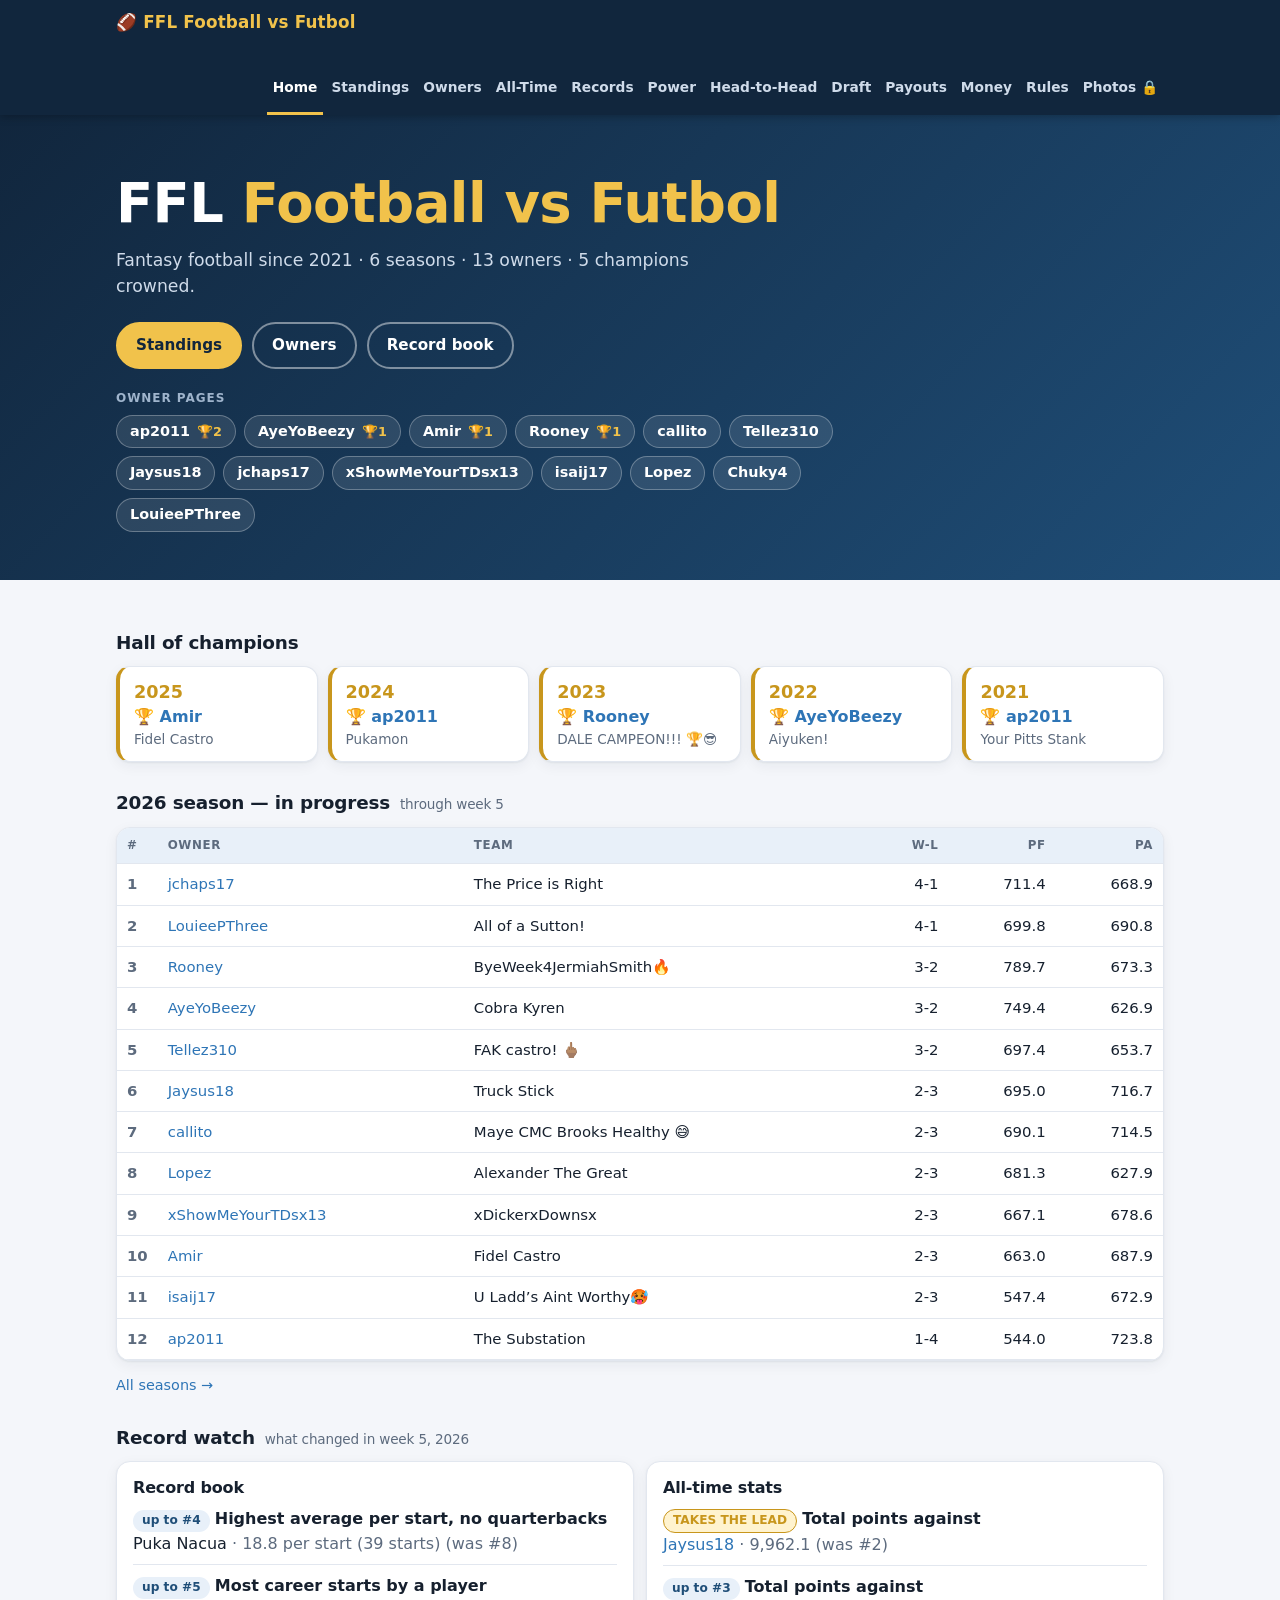
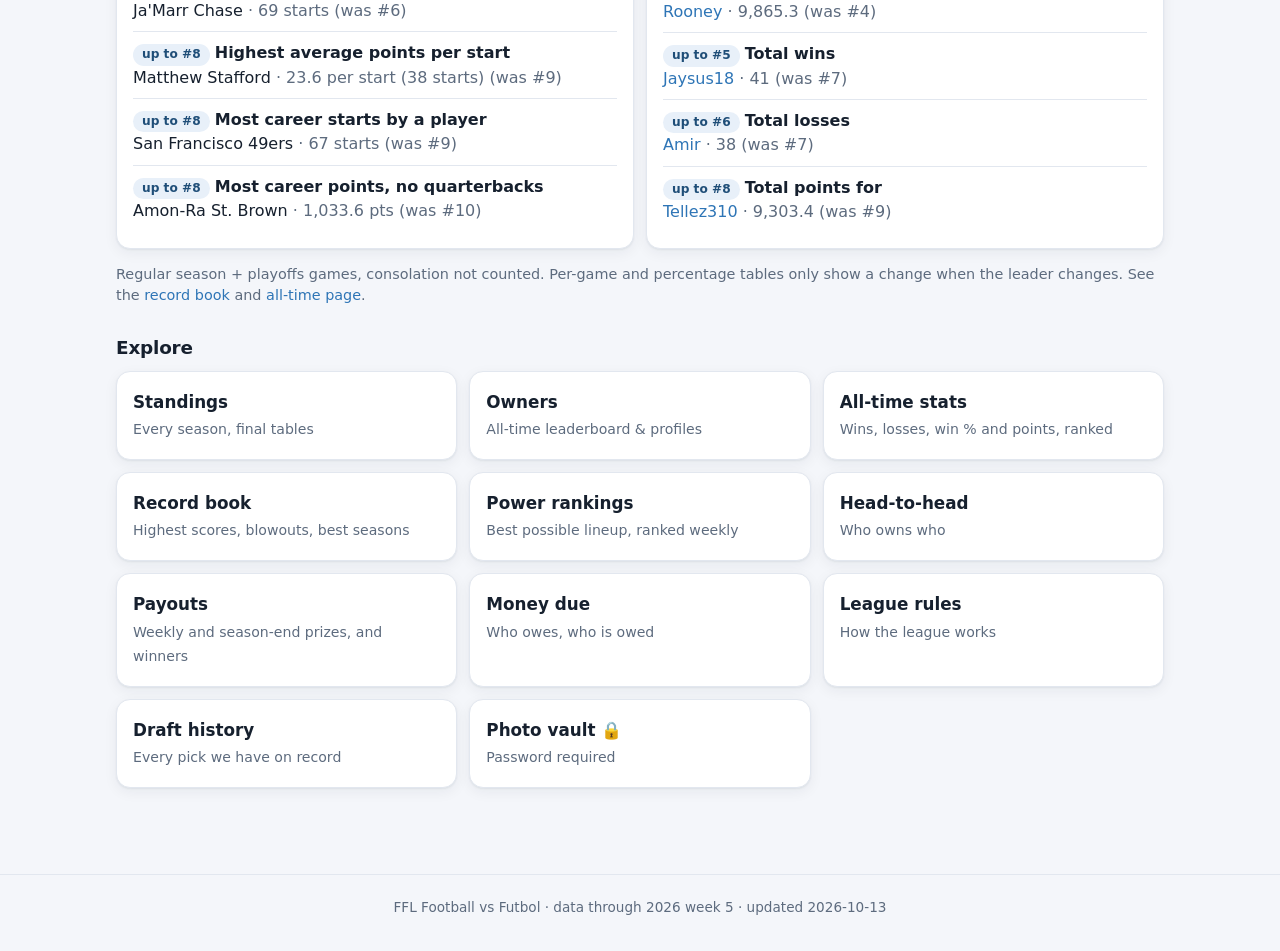
==== index.html @ 1a6c9241 "2026w5v1" ====
<!doctype html>
<html lang="en">
<head>
<meta charset="utf-8">
<meta name="viewport" content="width=device-width, initial-scale=1">
<title>FFL Football vs Futbol</title>
<meta name="description" content="Standings, champions, records and history for the FFL Football vs Futbol fantasy football league.">
<link rel="stylesheet" href="assets/site.css">
</head>
<body>
<section class="hero">
  <div class="wrap">
    <h1 id="h1">FFL <em>Football vs Futbol</em></h1>
    <p id="tag">Fantasy football history, records and bragging rights.</p>
    <div class="cta">
      <a class="btn" href="standings.html">Standings</a>
      <a class="btn ghost" href="owners.html">Owners</a>
      <a class="btn ghost" href="records.html">Record book</a>
    </div>
    <div class="owner-chips" id="ochips" aria-label="Owner pages"></div>
  </div>
</section>
<main>
  <div class="wrap">
    <section id="photos" hidden>
      <h2 class="sec-title">Through the years</h2>
      <div class="strip" id="strip"></div>
    </section>

    <section>
      <h2 class="sec-title">Hall of champions</h2>
      <div class="champs" id="champs"></div>
    </section>

    <section>
      <h2 class="sec-title"><span id="curTitle">This season</span> <small id="curSub"></small></h2>
      <div class="card table-wrap"><table id="cur"></table></div>
      <p class="note"><a href="standings.html">All seasons &rarr;</a></p>
    </section>

    <section id="watch" hidden>
      <h2 class="sec-title">Record watch <small id="watchSub"></small></h2>
      <div class="grid g2">
        <div class="card"><div class="pad"><h3 class="sub-title">Record book</h3><div id="wRec"></div></div></div>
        <div class="card"><div class="pad"><h3 class="sub-title">All-time stats</h3><div id="wAt"></div></div></div>
      </div>
      <p class="note" id="watchNote"></p>
    </section>

    <section>
      <h2 class="sec-title">Explore</h2>
      <div class="grid g3" id="links"></div>
    </section>
  </div>
</main>
<script src="assets/site.js"></script>
<script>
L.boot("index.html", null, async (meta) => {
  const { $, esc, getJSON, rec, ownerLink } = L;
  const [seasons] = await Promise.all([getJSON("data/seasons.json")]);
  const years = meta.currentSeason - meta.firstYear + 1;
  $("#tag").textContent = "Fantasy football since " + meta.firstYear + " · " + years + " seasons · " +
    meta.owners.length + " owners · " + meta.champions.length + " champions crowned.";

  // owner shortcuts in the hero (most titles first)
  $("#ochips").innerHTML = '<span class="lbl">Owner pages</span>' + meta.owners.map((o) =>
    '<a class="chip" href="owner.html?o=' + encodeURIComponent(o.slug) + '">' + esc(o.nick) +
    (o.titles ? ' <span class="t">🏆' + o.titles + "</span>" : "") + "</a>").join("");

  // public photos (optional)
  try {
    const list = await getJSON("images/public/manifest.json");
    if (list.length) {
      $("#strip").innerHTML = list.map((p) =>
        '<figure class="thumb" style="margin:0"><img loading="lazy" src="images/public/' + encodeURI(p.file) + '" alt="' + esc(p.caption || "League photo") + '">' +
        '<figcaption class="cap">' + (p.year ? esc(p.year) + " · " : "") + esc(p.caption || "") + "</figcaption></figure>").join("");
      $("#strip").className = "strip" + (list.length === 1 ? " solo" : list.length <= 3 ? " few" : "");
      $("#photos").hidden = false;
    }
  } catch (e) { /* no public photos yet */ }

  // champions
  $("#champs").innerHTML = meta.champions.slice().reverse().map((c) =>
    '<div class="card champ-card"><div class="y">' + c.year + '</div><div class="n">🏆 ' + ownerLink(c.slug, c.nick) +
    '</div><div class="t" title="' + esc(c.team) + '">' + esc(c.team) + "</div></div>").join("");

  // current season
  const cur = seasons[0];
  $("#curTitle").textContent = cur.year + (cur.inProgress ? " season — in progress" : " final standings");
  $("#curSub").textContent = cur.inProgress ? "through week " + cur.weeksPlayed : "";
  $("#cur").innerHTML = "<thead><tr><th>#</th><th class='l'>Owner</th><th class='l'>Team</th><th>W-L</th><th>PF</th><th>PA</th></tr></thead><tbody>" +
    cur.standings.map((t) => "<tr><td class='rank'>" + t.rank + "</td><td class='l'>" + ownerLink(t.slug, t.nick) + "</td><td class='l'>" + esc(t.team) +
      "</td><td>" + rec(t.w, t.l, t.t) + "</td><td>" + L.num(t.pf) + "</td><td>" + L.num(t.pa) + "</td></tr>").join("") + "</tbody>";
  $("#cur th:nth-child(2)").className = "l";


  // record watch: what the latest week changed in the record book and the all-time tables
  try {
    const A = await getJSON("data/activity.json");
    const multi = A.weeks.length > 1;
    const label = A.weeks.length ? (multi ? "weeks " + A.weeks[0].week + "–" + A.weeks[A.weeks.length - 1].week : "week " + A.weeks[0].week) + ", " + A.weeks[A.weeks.length - 1].year : "";
    $("#watchSub").textContent = "what changed in " + label;
    const who = (e) => e.slug ? ownerLink(e.slug, e.who) : esc(e.who);
    const wk = (e) => multi ? '<span class="muted">Wk ' + e.week + " · </span>" : "";
    const badge = (e) => e.rank === 1 ? '<span class="badge gold">NEW RECORD</span>' : '<span class="badge blue">' + (e.prev ? "up to #" + e.rank : "new at #" + e.rank) + "</span>";
    const rows = (list, fn, empty) => list.length ? '<ul class="feed">' + list.map(fn).join("") + "</ul>" : '<p class="muted" style="margin:0">' + empty + "</p>";
    $("#wRec").innerHTML = rows(A.records, (e) =>
      "<li>" + badge(e) + " <b>" + esc(e.cat) + "</b><br>" + wk(e) + who(e) + ' <span class="muted">· ' + esc(e.detail) + (e.prev ? " (was #" + e.prev + ")" : "") + "</span></li>",
      "No records fell in " + label + ".");
    $("#wAt").innerHTML = rows(A.alltime, (e) =>
      "<li>" + (e.rank === 1 ? '<span class="badge gold">TAKES THE LEAD</span>' : '<span class="badge blue">up to #' + e.rank + "</span>") + " <b>" + esc(e.cat) + "</b><br>" + wk(e) + who(e) +
      ' <span class="muted">· ' + esc(e.value) + " (was #" + e.prev + ")</span></li>",
      "No changes to the all-time tables in " + label + ".");
    $("#watchNote").innerHTML = esc(A.scope) + " games, consolation not counted. Per-game and percentage tables only show a change when the leader changes. See the <a href='records.html'>record book</a> and <a href='alltime.html'>all-time page</a>.";
    $("#watch").hidden = false;
  } catch (e) { /* no activity file yet */ }

  const links = [["standings.html", "Standings", "Every season, final tables"], ["owners.html", "Owners", "All-time leaderboard & profiles"],
    ["alltime.html", "All-time stats", "Wins, losses, win % and points, ranked"],
    ["records.html", "Record book", "Highest scores, blowouts, best seasons"], ["power.html", "Power rankings", "Best possible lineup, ranked weekly"], ["h2h.html", "Head-to-head", "Who owns who"],
    ["payouts.html", "Payouts", "Weekly and season-end prizes, and winners"], ["money.html", "Money due", "Who owes, who is owed"], ["rules.html", "League rules", "How the league works"],
    ["draft.html", "Draft history", "Every pick we have on record"], ["photos.html", "Photo vault 🔒", "Password required"]];
  $("#links").innerHTML = links.map(([h, t, d]) => '<a class="card linkcard" href="' + h + '"><b>' + t + "</b><span>" + d + "</span></a>").join("");
});
</script>
</body>
</html>
---- assets/site.css ----
/* FFL Football vs Futbol site -- shared styles */
:root {
  --bg: #f4f6fa;
  --card: #ffffff;
  --ink: #16202e;
  --muted: #5d6b7e;
  --line: #e2e7ef;
  --accent: #1f4e78;
  --accent-2: #2e75b6;
  --accent-soft: #e8f0f9;
  --gold: #c8961c;
  --gold-soft: #fff3cf;
  --silver-soft: #eceff3;
  --win: #1d7a46;
  --loss: #b3372f;
  --hero-a: #11263d;
  --hero-b: #1f4e78;
  --shadow: 0 1px 2px rgba(16, 32, 56, .06), 0 4px 14px rgba(16, 32, 56, .06);
  --radius: 14px;
}
@media (prefers-color-scheme: dark) {
  :root {
    --bg: #0e141d;
    --card: #17202c;
    --ink: #e8edf5;
    --muted: #9aa8bb;
    --line: #263244;
    --accent: #8fb8e6;
    --accent-2: #6ea6dd;
    --accent-soft: #1d2b3d;
    --gold: #e3b341;
    --gold-soft: #3a2f10;
    --silver-soft: #222d3b;
    --win: #4cc287;
    --loss: #ef7b72;
    --hero-a: #0a1522;
    --hero-b: #17406a;
    --shadow: 0 1px 2px rgba(0, 0, 0, .4), 0 4px 14px rgba(0, 0, 0, .3);
  }
}
* { box-sizing: border-box; }
html { -webkit-text-size-adjust: 100%; }
body {
  margin: 0; background: var(--bg); color: var(--ink);
  font: 16px/1.5 system-ui, -apple-system, "Segoe UI", Roboto, "Helvetica Neue", Arial, "Noto Color Emoji", sans-serif;
}
a { color: var(--accent-2); text-decoration: none; }
a:hover { text-decoration: underline; }
h1, h2, h3 { line-height: 1.2; margin: 0; letter-spacing: -.01em; }
.wrap { max-width: 1080px; margin: 0 auto; padding: 0 16px; }

/* header */
.topbar { background: var(--hero-a); color: #fff; position: sticky; top: 0; z-index: 20; box-shadow: 0 2px 8px rgba(0,0,0,.25); }
.topbar .wrap { display: flex; align-items: center; gap: 18px; min-height: 52px; flex-wrap: wrap; }
.brand { font-weight: 800; letter-spacing: .01em; color: #fff; font-size: 1.05rem; padding: 10px 0; }
.brand:hover { text-decoration: none; }
.brand span { color: #f1c24b; }
.nav { display: flex; gap: 2px; flex-wrap: wrap; margin-left: auto; }
.nav a { color: #cfdbea; padding: 14px 6px; font-size: .86rem; font-weight: 600; border-bottom: 3px solid transparent; }
.nav a:hover { color: #fff; text-decoration: none; }
.nav a.on { color: #fff; border-bottom-color: #f1c24b; }
@media (max-width: 720px) {
  .nav { margin-left: 0; width: 100%; overflow-x: auto; flex-wrap: nowrap; }
  .nav a { padding: 10px 10px; white-space: nowrap; }
}

/* hero */
.hero { background: linear-gradient(135deg, var(--hero-a), var(--hero-b)); color: #fff; padding: 56px 0 48px; }
.hero h1 { font-size: clamp(2.1rem, 6vw, 3.4rem); font-weight: 900; }
.hero h1 em { font-style: normal; color: #f1c24b; }
.hero p { color: #cfdbea; max-width: 620px; margin: 12px 0 22px; font-size: 1.08rem; }
.hero .cta { display: flex; gap: 10px; flex-wrap: wrap; }
.btn { display: inline-block; padding: 10px 18px; border-radius: 999px; font-weight: 700; font-size: .95rem; border: 2px solid #f1c24b; color: #11263d; background: #f1c24b; }
.btn:hover { text-decoration: none; filter: brightness(1.06); }
.btn.ghost { background: transparent; color: #fff; border-color: rgba(255,255,255,.45); }
.owner-chips { display: flex; flex-wrap: wrap; align-items: center; gap: 8px; margin-top: 20px; max-width: 820px; }
.owner-chips .lbl { width: 100%; color: #9fb4cc; font-size: .75rem; font-weight: 700; text-transform: uppercase; letter-spacing: .08em; }
.chip { display: inline-block; padding: 5px 13px; border-radius: 999px; background: rgba(255,255,255,.1); border: 1px solid rgba(255,255,255,.28); color: #fff; font-size: .9rem; font-weight: 600; }
.chip:hover { background: #f1c24b; border-color: #f1c24b; color: #11263d; text-decoration: none; }
.chip .t { color: #f1c24b; font-size: .8rem; margin-left: 2px; }
.chip:hover .t { color: #11263d; }
.page-head { background: linear-gradient(135deg, var(--hero-a), var(--hero-b)); color: #fff; padding: 26px 0 22px; }
.page-head h1 { font-size: clamp(1.6rem, 4.5vw, 2.2rem); font-weight: 800; }
.page-head p { color: #cfdbea; margin: 6px 0 0; }

/* layout */
main { padding: 22px 0 56px; }
section { margin: 0 0 30px; }
.sec-title { font-size: 1.15rem; font-weight: 800; margin: 0 0 12px; display: flex; align-items: baseline; gap: 10px; flex-wrap: wrap; }
.sec-title small { font-weight: 500; color: var(--muted); font-size: .85rem; }
.card { background: var(--card); border: 1px solid var(--line); border-radius: var(--radius); box-shadow: var(--shadow); }
.pad { padding: 16px; }
.grid { display: grid; gap: 12px; }
.g2 { grid-template-columns: repeat(2, 1fr); }
.g3 { grid-template-columns: repeat(3, 1fr); }
.g4 { grid-template-columns: repeat(4, 1fr); }
.g6 { grid-template-columns: repeat(6, 1fr); }
@media (max-width: 860px) { .g6 { grid-template-columns: repeat(3, 1fr); } .g4 { grid-template-columns: repeat(2, 1fr); } .g3 { grid-template-columns: repeat(2, 1fr); } }
@media (max-width: 560px) { .g2, .g3 { grid-template-columns: 1fr; } .g6 { grid-template-columns: repeat(2, 1fr); } }
.note { color: var(--muted); font-size: .9rem; }
.warn { background: var(--gold-soft); border: 1px solid var(--gold); color: var(--ink); padding: 10px 14px; border-radius: 10px; font-size: .92rem; margin-bottom: 12px; }
.error { background: #fdecea; border: 1px solid #e5a29b; color: #7a1d16; padding: 14px; border-radius: 10px; }
@media (prefers-color-scheme: dark) { .error { background: #3a1613; color: #f5c6c2; border-color: #7a2a24; } }

/* tiles */
.tile { padding: 14px; text-align: center; }
.tile b { display: block; font-size: 1.55rem; font-weight: 800; line-height: 1.1; }
.tile span { color: var(--muted); font-size: .8rem; text-transform: uppercase; letter-spacing: .05em; font-weight: 600; }
.tile.gold b { color: var(--gold); }

/* tables */
.table-wrap { overflow-x: auto; border-radius: var(--radius); }
table { width: 100%; border-collapse: collapse; font-size: .93rem; background: var(--card); }
.card table { background: transparent; }
th, td { padding: 9px 10px; text-align: right; border-bottom: 1px solid var(--line); white-space: nowrap; }
th:first-child, td:first-child { text-align: left; }
th { font-size: .74rem; text-transform: uppercase; letter-spacing: .05em; color: var(--muted); background: var(--accent-soft); font-weight: 700; position: sticky; top: 0; }
th.sortable { cursor: pointer; user-select: none; }
th.sortable:hover { color: var(--ink); }
th.sorted::after { content: " \25BE"; }
th.sorted.asc::after { content: " \25B4"; }
tbody tr:hover { background: var(--accent-soft); }
tr.champ td { background: var(--gold-soft); font-weight: 600; }
td.l, th.l { text-align: left; }
td.c, th.c { text-align: center; }
td.wrapok { white-space: normal; }
tfoot td { font-weight: 800; background: var(--accent-soft); }
.rank { color: var(--muted); font-weight: 700; width: 36px; }
.pos { color: var(--win); font-weight: 700; }
.neg { color: var(--loss); font-weight: 700; }
.muted { color: var(--muted); }

/* badges */
.badge { display: inline-block; padding: 2px 9px; border-radius: 999px; font-size: .76rem; font-weight: 700; background: var(--silver-soft); color: var(--muted); }
.badge.gold { background: var(--gold-soft); color: var(--gold); border: 1px solid var(--gold); }
.badge.blue { background: var(--accent-soft); color: var(--accent); }
.badge.out { opacity: .75; }

/* pills / selects */
.pills { display: flex; gap: 6px; flex-wrap: wrap; margin-bottom: 14px; }
.pill { border: 1px solid var(--line); background: var(--card); color: var(--ink); padding: 6px 13px; border-radius: 999px; font-weight: 700; font-size: .88rem; cursor: pointer; }
.pill:hover { border-color: var(--accent-2); }
.pill.on { background: var(--accent); color: #fff; border-color: var(--accent); }
@media (prefers-color-scheme: dark) { .pill.on { color: #0e141d; } }
select, input[type=password], input[type=text] {
  font: inherit; padding: 9px 12px; border-radius: 10px; border: 1px solid var(--line); background: var(--card); color: var(--ink);
}
.row { display: flex; gap: 10px; flex-wrap: wrap; align-items: center; }

/* champions strip */
.champs { display: grid; grid-template-columns: repeat(auto-fill, minmax(190px, 1fr)); gap: 10px; }
.champ-card { padding: 12px 14px; border-left: 4px solid var(--gold); }
.champ-card .y { font-weight: 900; color: var(--gold); font-size: 1.1rem; }
.champ-card .n { font-weight: 800; }
.champ-card .t { color: var(--muted); font-size: .85rem; overflow: hidden; text-overflow: ellipsis; white-space: nowrap; }

/* link grid */
.linkcard { display: block; padding: 18px 16px; color: var(--ink); }
.linkcard:hover { text-decoration: none; border-color: var(--accent-2); transform: translateY(-1px); }
.linkcard b { display: block; font-size: 1.05rem; margin-bottom: 2px; }
.linkcard span { color: var(--muted); font-size: .88rem; }

/* owner page */
.owner-nav { display: flex; gap: 6px; overflow-x: auto; padding-bottom: 6px; margin-bottom: 14px; }
.owner-nav a { flex: none; padding: 5px 12px; border-radius: 999px; border: 1px solid var(--line); background: var(--card); color: var(--ink); font-size: .85rem; font-weight: 600; }
.owner-nav a.on { background: var(--accent); color: #fff; border-color: var(--accent); }
@media (prefers-color-scheme: dark) { .owner-nav a.on { color: #0e141d; } }
.rec-card { padding: 14px 16px; }
.rec-card .k { color: var(--muted); font-size: .78rem; text-transform: uppercase; letter-spacing: .05em; font-weight: 700; }
.rec-card .v { font-size: 1.7rem; font-weight: 800; line-height: 1.15; margin: 2px 0; }
.rec-card .d { color: var(--muted); font-size: .88rem; }
.top-block { padding: 14px 16px; }
.top-block h3 { font-size: .8rem; text-transform: uppercase; letter-spacing: .05em; color: var(--muted); margin-bottom: 8px; }
.top-block .first { font-size: 1.15rem; font-weight: 800; }
.top-block .first small { font-weight: 500; color: var(--muted); font-size: .85rem; }
.top-block ol { margin: 8px 0 0; padding-left: 20px; color: var(--muted); font-size: .9rem; }
.top-block li { padding: 1px 0; }
.top-block li b { color: var(--ink); font-weight: 600; }
.bar { display: inline-block; height: 7px; border-radius: 4px; background: var(--accent-2); vertical-align: middle; margin-right: 6px; opacity: .85; }

/* h2h matrix */
.matrix td, .matrix th { text-align: center; padding: 7px 6px; font-size: .82rem; min-width: 52px; }
.matrix th:first-child, .matrix td:first-child { position: sticky; left: 0; background: var(--card); z-index: 2; text-align: left; font-weight: 700; min-width: 84px; }
.matrix th:first-child { background: var(--accent-soft); }
.matrix td.self { background: var(--silver-soft); color: var(--muted); }

/* photos */
.thumbs { display: grid; grid-template-columns: repeat(auto-fill, minmax(190px, 1fr)); gap: 10px; }
.thumb { position: relative; background: var(--silver-soft); border-radius: 12px; overflow: hidden; aspect-ratio: 4 / 3; cursor: zoom-in; border: 1px solid var(--line); }
.thumb img { width: 100%; height: 100%; object-fit: cover; display: block; }
.thumb .cap { position: absolute; left: 0; right: 0; bottom: 0; padding: 18px 10px 7px; color: #fff; font-size: .8rem; font-weight: 600; background: linear-gradient(transparent, rgba(0,0,0,.72)); }
.strip { display: flex; gap: 12px; overflow-x: auto; scroll-snap-type: x mandatory; padding-bottom: 8px; }
.strip .thumb { flex: none; width: min(78vw, 320px); scroll-snap-align: start; }
.strip.solo .thumb { width: min(100%, 760px); aspect-ratio: 3 / 2; cursor: default; }
.strip.few { display: grid; grid-template-columns: repeat(auto-fit, minmax(260px, 1fr)); overflow: visible; }
.strip.few .thumb { width: auto; cursor: default; }
.lock { max-width: 420px; margin: 40px auto; text-align: center; padding: 28px 22px; }
.lock h2 { margin-bottom: 6px; }
.lock input { width: 100%; margin: 14px 0 10px; }
.lock .btn { width: 100%; cursor: pointer; font-size: 1rem; }
.lightbox { position: fixed; inset: 0; background: rgba(5, 9, 15, .94); z-index: 100; display: none; align-items: center; justify-content: center; flex-direction: column; padding: 16px; }
.lightbox.open { display: flex; }
.lightbox img { max-width: 100%; max-height: 82vh; border-radius: 6px; }
.lightbox .lb-cap { color: #e8edf5; margin-top: 10px; text-align: center; }
.lightbox .x { position: absolute; top: 12px; right: 16px; color: #fff; font-size: 2rem; background: none; border: 0; cursor: pointer; }
.lightbox .nav-btn { position: absolute; top: 50%; color: #fff; font-size: 2.4rem; background: none; border: 0; cursor: pointer; padding: 12px; }
.lightbox .prev { left: 4px; } .lightbox .next { right: 4px; }

footer { color: var(--muted); font-size: .85rem; padding: 22px 0 34px; border-top: 1px solid var(--line); text-align: center; }
.loading { color: var(--muted); padding: 30px; text-align: center; }
@media print { .topbar, footer, .pills, .owner-nav { display: none; } body { background: #fff; } }

/* record watch feed */
.sub-title { margin: 0 0 10px; font-size: 1rem; }
.feed { list-style: none; margin: 0; padding: 0; }
.feed li { padding: 9px 0; border-top: 1px solid var(--line); line-height: 1.45; }
.feed li:first-child { border-top: 0; padding-top: 0; }

/* callout, rules text */
.callout { background: var(--gold-soft); border: 1px solid var(--gold); border-radius: var(--radius); padding: 12px 16px; margin: 0 0 16px; font-size: .92rem; }
.rules p { margin: 0 0 10px; line-height: 1.55; }
.rules p:last-child { margin-bottom: 0; }
.rules-list { margin: 0 0 10px; padding-left: 20px; line-height: 1.55; }
.rules-list li { margin: 4px 0; }
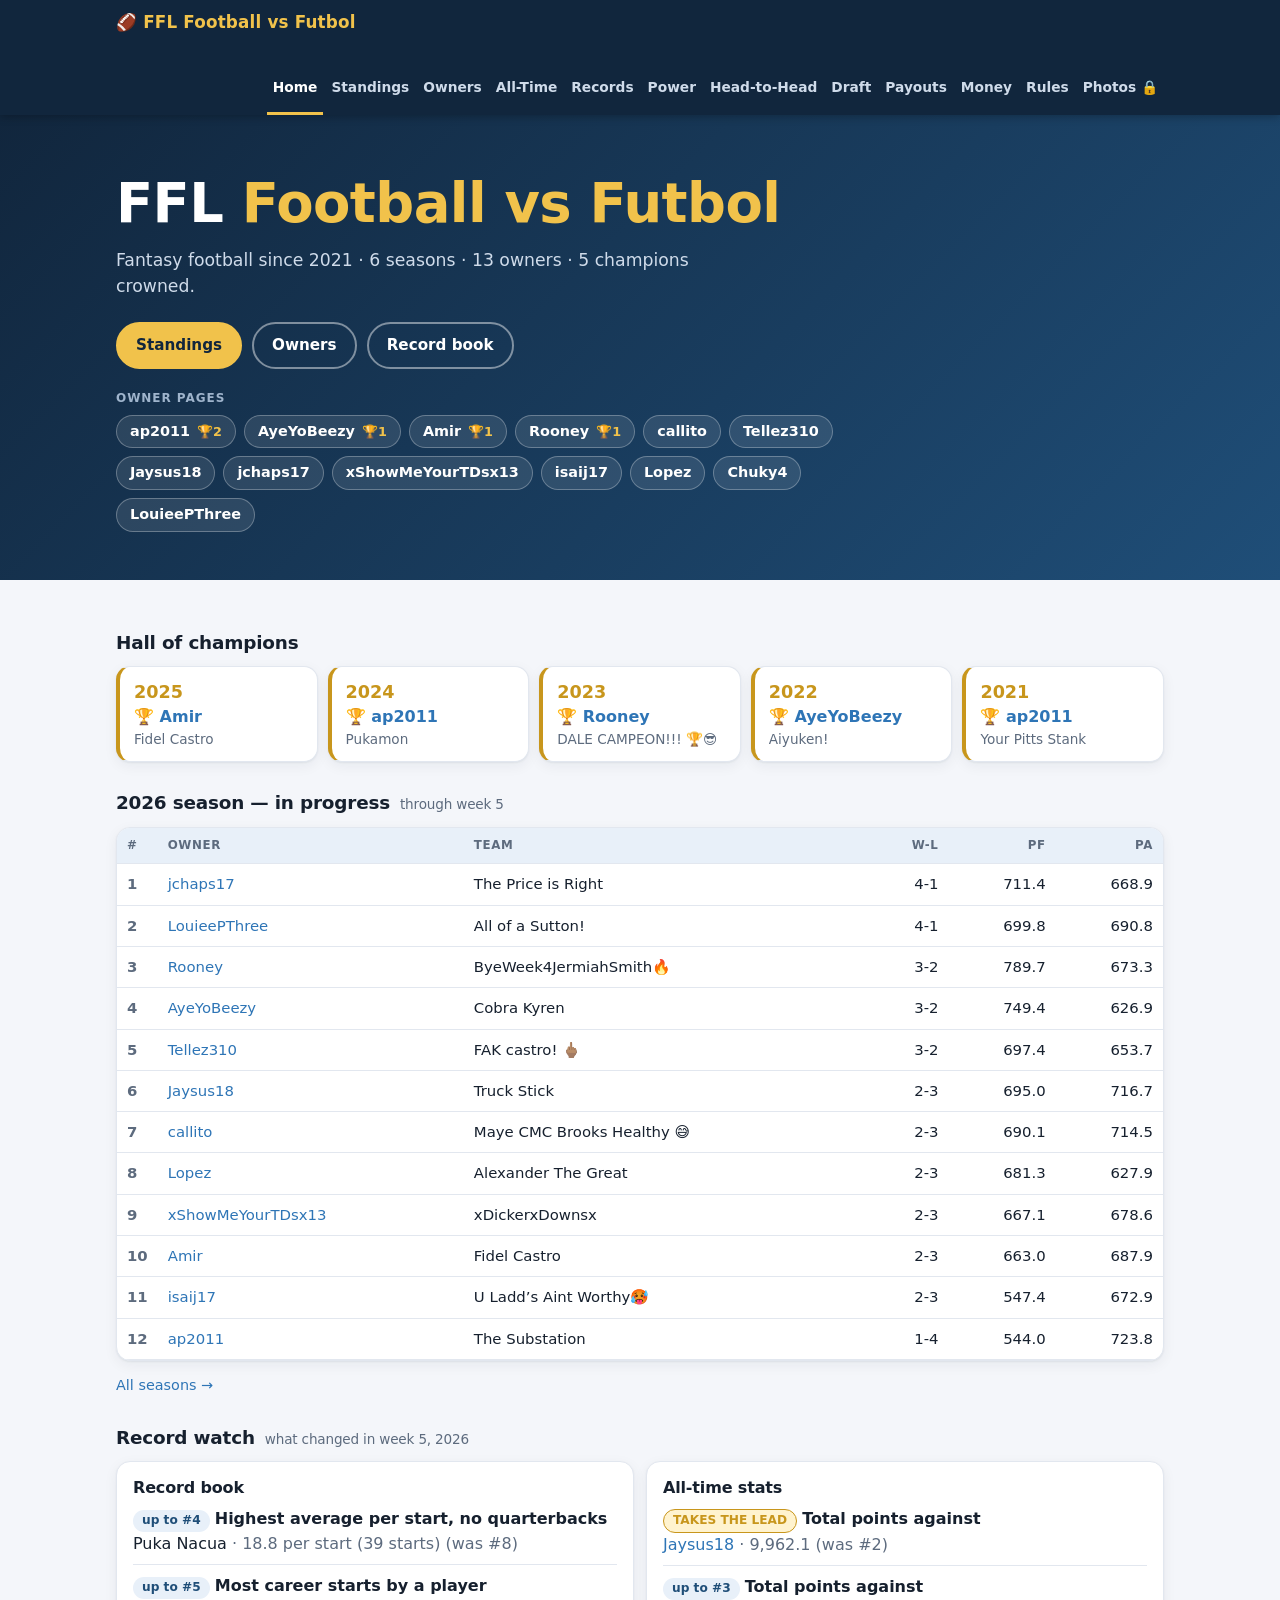
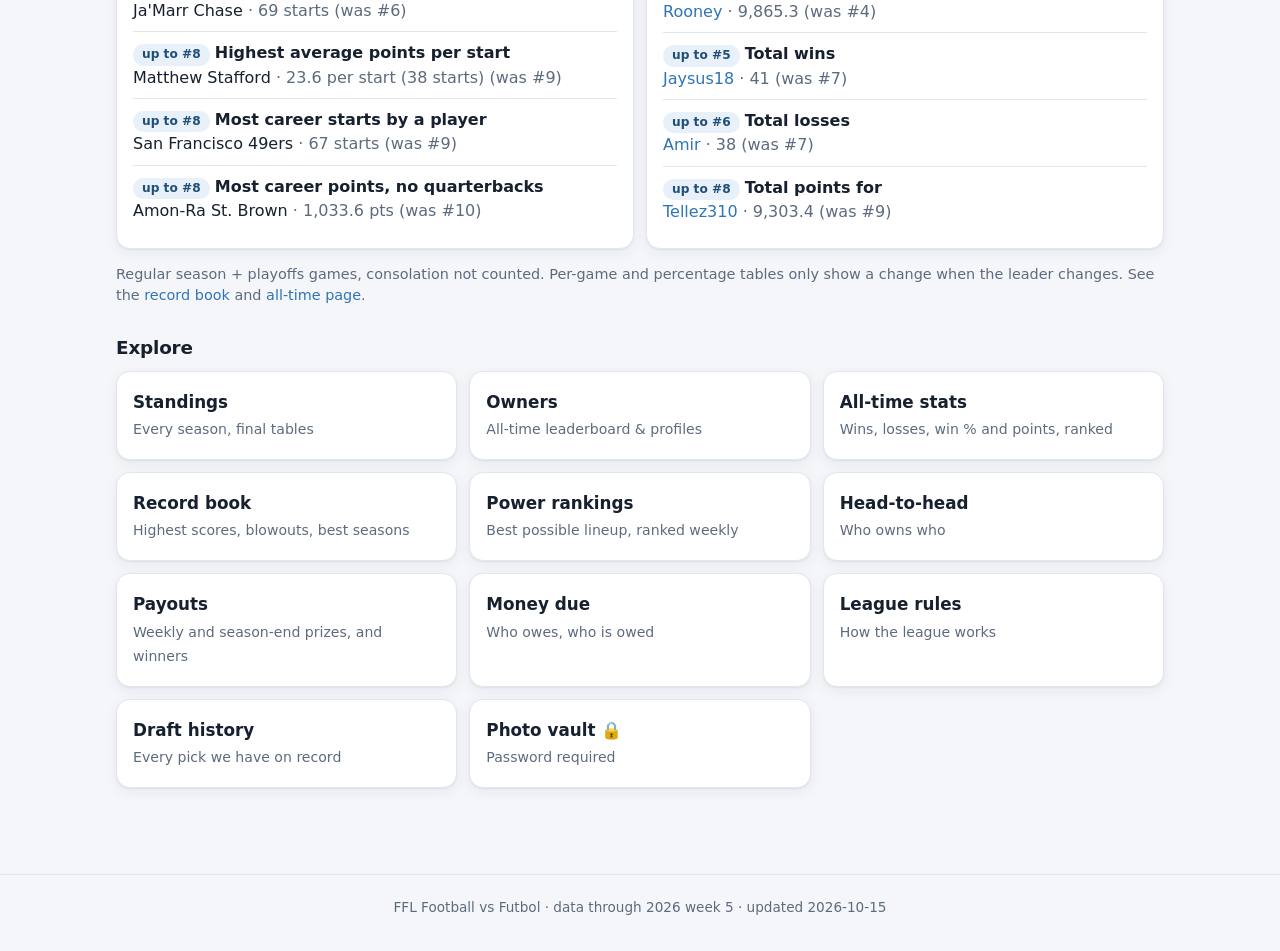
==== commit 5699e2c7: "2026w6v2" ====
--- a/index.html
+++ b/index.html
@@ -36,6 +36,13 @@
       <h2 class="sec-title"><span id="curTitle">This season</span> <small id="curSub"></small></h2>
       <div class="card table-wrap"><table id="cur"></table></div>
       <p class="note"><a href="standings.html">All seasons &rarr;</a></p>
+    </section>
+
+    <section id="thisweek" hidden>
+      <h2 class="sec-title"><span id="twTitle">This week's matchups</span> <small id="twSub"></small></h2>
+      <div class="pills" id="twPills" role="group" aria-label="Which games count"></div>
+      <div class="grid g3" id="twGrid" style="margin-top:12px"></div>
+      <p class="note" id="twNote"></p>
     </section>
 
     <section id="watch" hidden>
@@ -78,6 +85,36 @@
       $("#photos").hidden = false;
     }
   } catch (e) { /* no public photos yet */ }
+
+
+  // this week's matchups: all-time series and current streak for each pairing
+  try {
+    const T = await getJSON("data/thisweek.json");
+    if (T.scopes && T.scopes.length && T.scopes[0].matchups.length) {
+      let tkey = L.pickScope(T.scopes, T.defaultScope);
+      $("#twTitle").textContent = "Week " + T.week + " matchups";
+      $("#twSub").textContent = "series history and streaks";
+      const card = (m) => {
+        const [w, l, t] = m.rec, g = w + l + t, a = m.a, b = m.b;
+        const head = "<div class='pad'><h3 class='sub-title' style='margin:0 0 6px'>" + ownerLink(a.slug, a.nick) + " <span class='muted'>vs</span> " + ownerLink(b.slug, b.nick) + "</h3>";
+        if (!g) return "<div class='card'>" + head + "<p class='muted' style='margin:0'>First meeting in these games.</p></div></div>";
+        const lead = w > l ? esc(a.nick) + " leads " + rec(w, l, t) : l > w ? esc(b.nick) + " leads " + rec(l, w, t) : "Series tied " + rec(w, l, t);
+        const sk = m.streak ? (m.streak > 0 ? esc(a.nick) : esc(b.nick)) + " has won the last " + Math.abs(m.streak) : "Last game was a tie";
+        const lg = m.last ? "Last meeting: " + (m.last.year + " wk " + m.last.week) + ", " + esc(a.nick) + " " + L.num(m.last.a) + " – " + L.num(m.last.b) + " " + esc(b.nick) : "";
+        return "<div class='card'>" + head + "<p style='margin:0 0 4px'>Series: <b>" + lead + "</b> <span class='muted'>· " + g + " game" + (g === 1 ? "" : "s") + "</span></p>" +
+          "<p style='margin:0 0 4px'>Streak: <b>" + sk + "</b></p>" +
+          "<p class='muted' style='margin:0;font-size:.85rem'>Longest run: " + esc(a.nick) + " " + m.bestA + " · " + esc(b.nick) + " " + m.bestB + "</p>" +
+          (lg ? "<p class='muted' style='margin:4px 0 0;font-size:.85rem'>" + lg + "</p>" : "") + "</div></div>";
+      };
+      const drawTw = () => {
+        L.scopePills($("#twPills"), T.scopes, tkey, (k) => { tkey = k; drawTw(); });
+        $("#twGrid").innerHTML = T.scopes.find((x) => x.key === tkey).matchups.map(card).join("");
+        $("#twNote").innerHTML = esc(L.SCOPE_NOTES[tkey]) + " Games before week " + T.week + " only. See <a href='h2h.html'>head-to-head</a> for every pairing.";
+      };
+      drawTw();
+      $("#thisweek").hidden = false;
+    }
+  } catch (e) { /* no matchups file yet: section stays hidden */ }
 
   // champions
   $("#champs").innerHTML = meta.champions.slice().reverse().map((c) =>
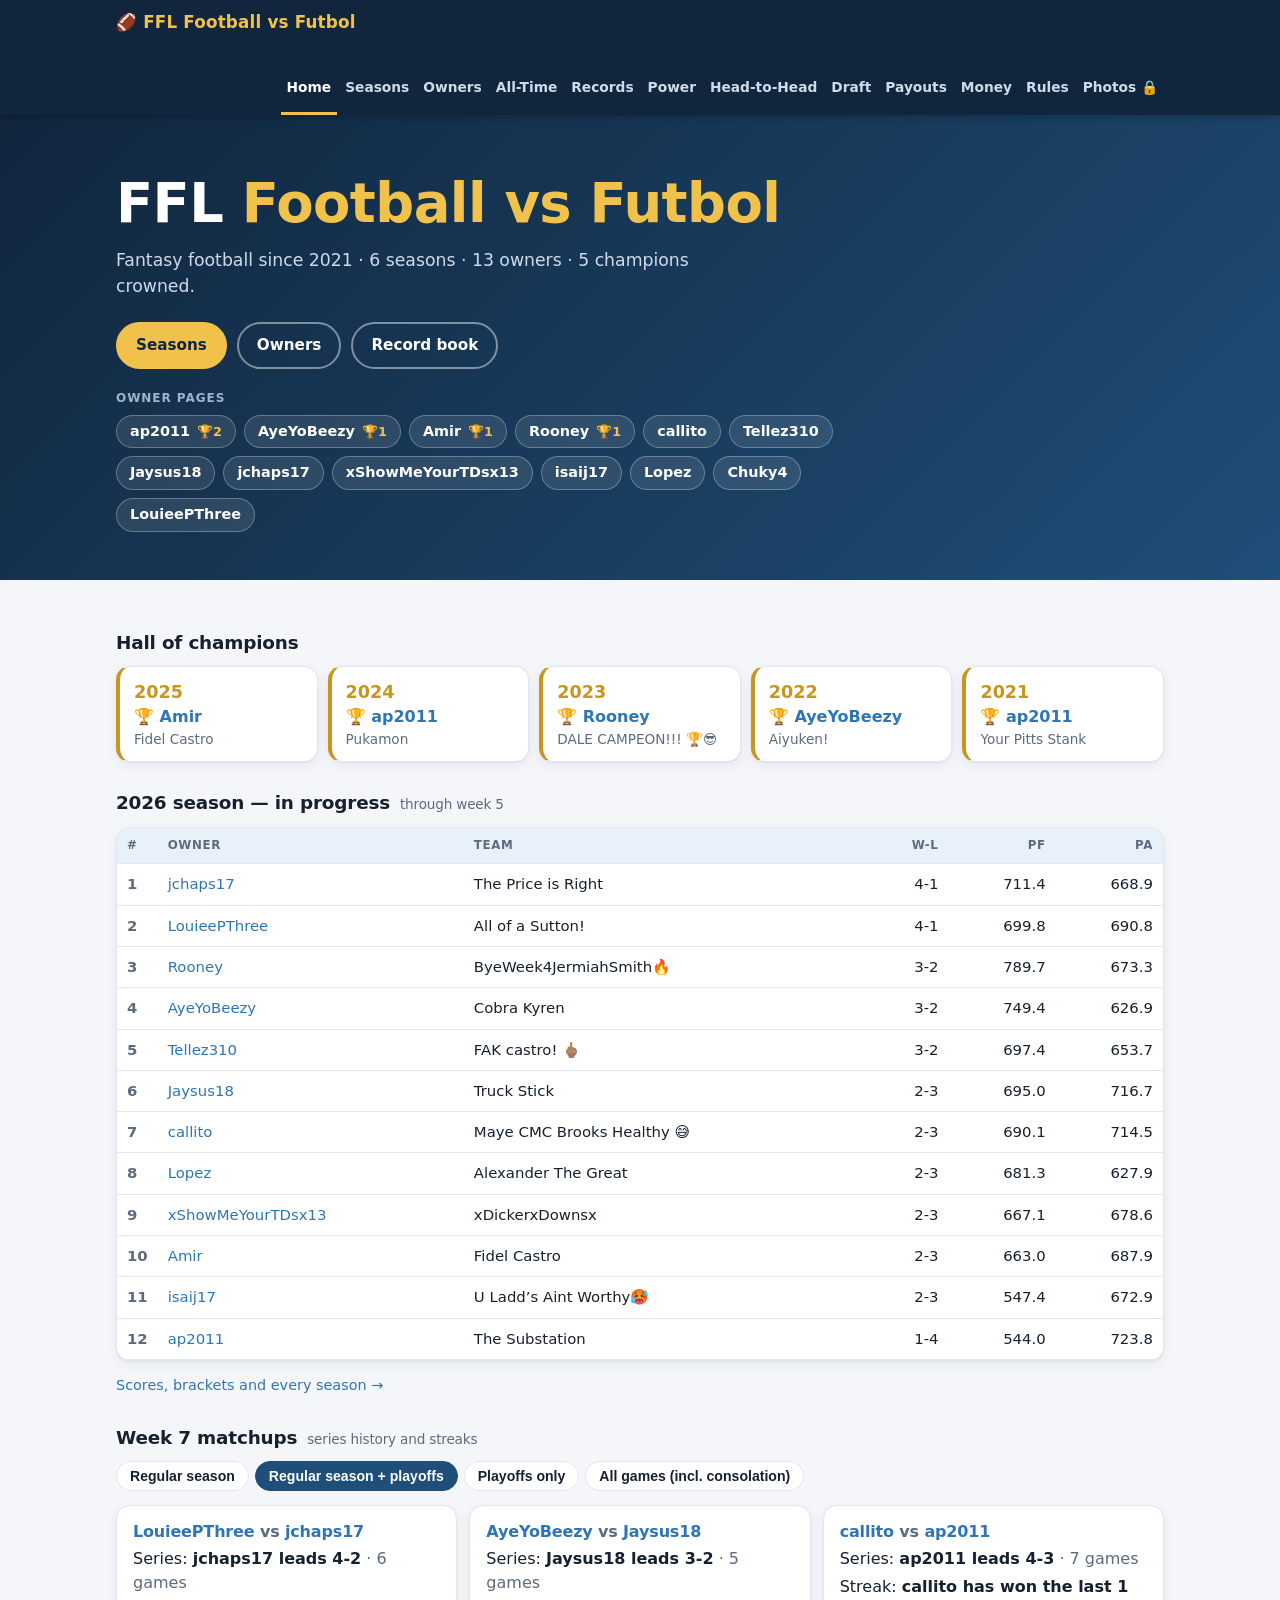
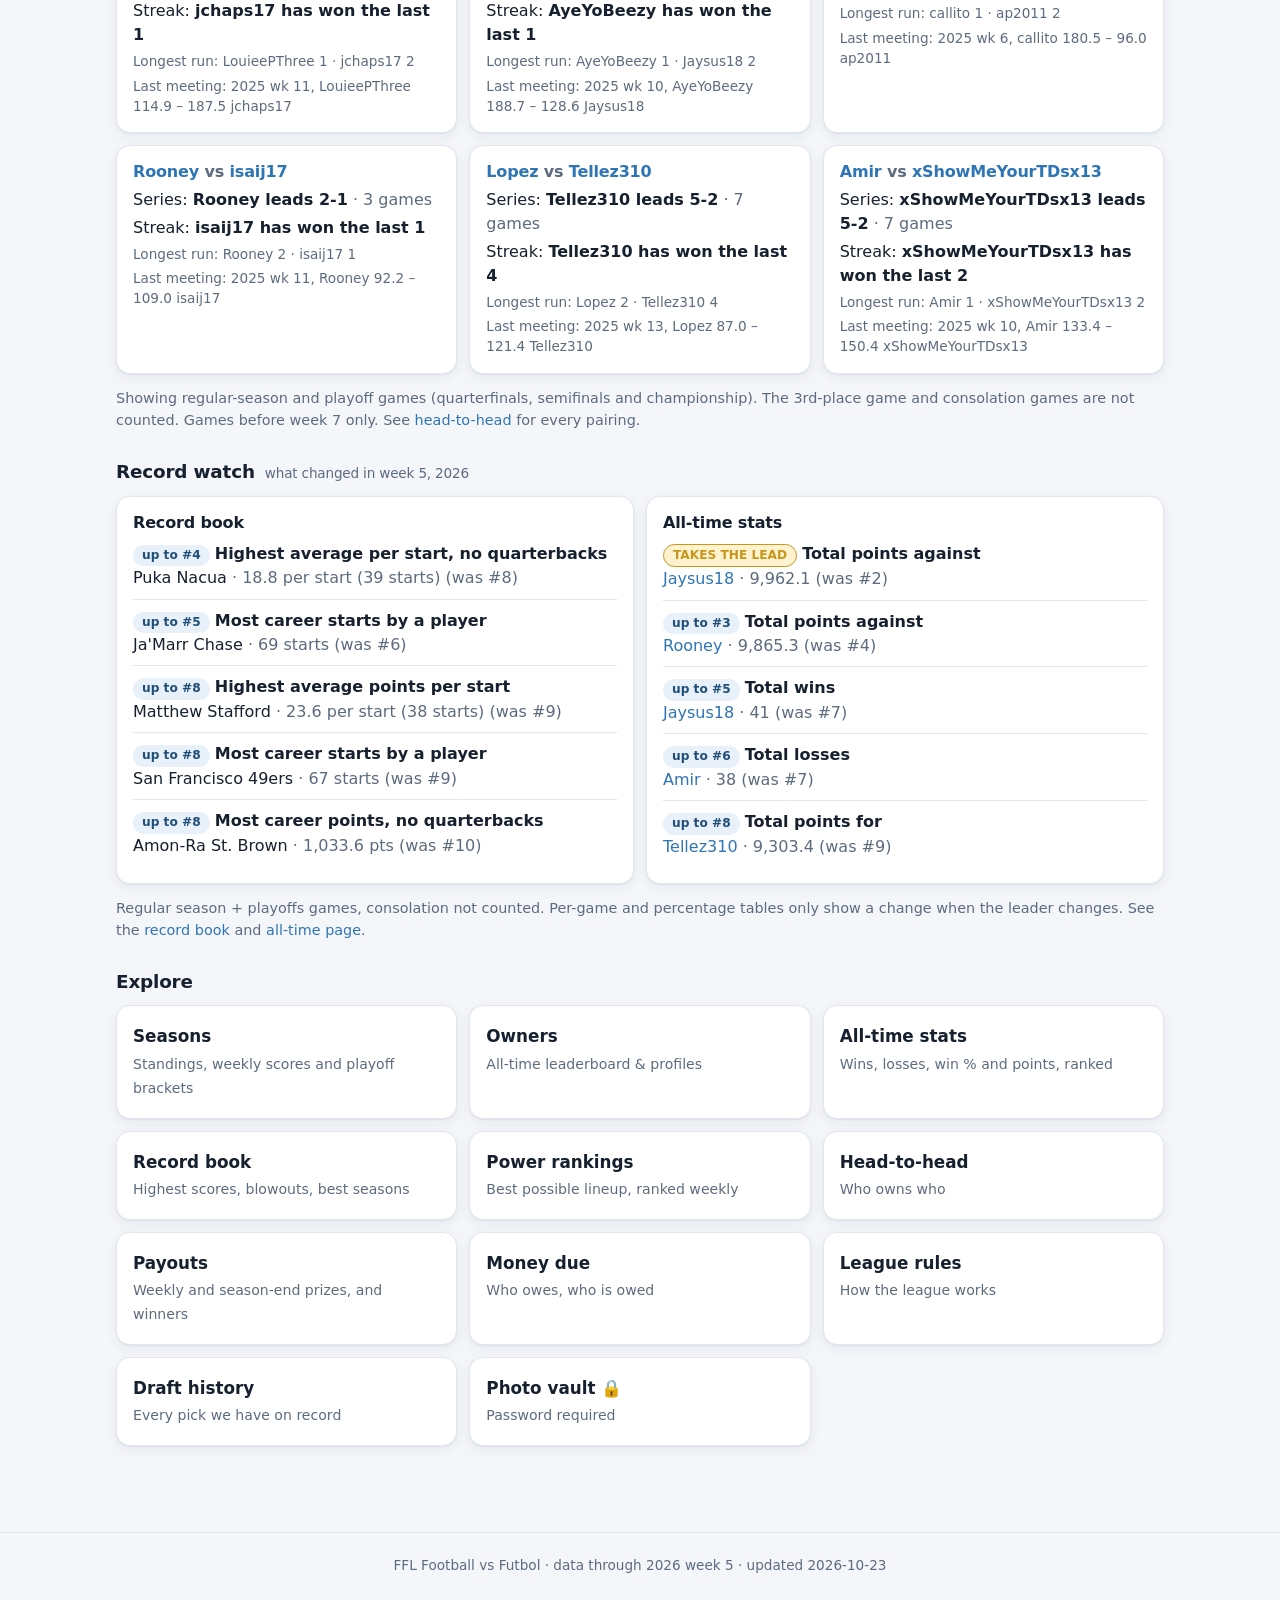
==== commit 92a5fcc4: "2026w7v3" ====
--- a/index.html
+++ b/index.html
@@ -13,7 +13,7 @@
     <h1 id="h1">FFL <em>Football vs Futbol</em></h1>
     <p id="tag">Fantasy football history, records and bragging rights.</p>
     <div class="cta">
-      <a class="btn" href="standings.html">Standings</a>
+      <a class="btn" href="seasons.html">Seasons</a>
       <a class="btn ghost" href="owners.html">Owners</a>
       <a class="btn ghost" href="records.html">Record book</a>
     </div>
@@ -35,7 +35,7 @@
     <section>
       <h2 class="sec-title"><span id="curTitle">This season</span> <small id="curSub"></small></h2>
       <div class="card table-wrap"><table id="cur"></table></div>
-      <p class="note"><a href="standings.html">All seasons &rarr;</a></p>
+      <p class="note"><a href="seasons.html">Scores, brackets and every season &rarr;</a></p>
     </section>
 
     <section id="thisweek" hidden>
@@ -152,7 +152,7 @@
     $("#watch").hidden = false;
   } catch (e) { /* no activity file yet */ }
 
-  const links = [["standings.html", "Standings", "Every season, final tables"], ["owners.html", "Owners", "All-time leaderboard & profiles"],
+  const links = [["seasons.html", "Seasons", "Standings, weekly scores and playoff brackets"], ["owners.html", "Owners", "All-time leaderboard & profiles"],
     ["alltime.html", "All-time stats", "Wins, losses, win % and points, ranked"],
     ["records.html", "Record book", "Highest scores, blowouts, best seasons"], ["power.html", "Power rankings", "Best possible lineup, ranked weekly"], ["h2h.html", "Head-to-head", "Who owns who"],
     ["payouts.html", "Payouts", "Weekly and season-end prizes, and winners"], ["money.html", "Money due", "Who owes, who is owed"], ["rules.html", "League rules", "How the league works"],
